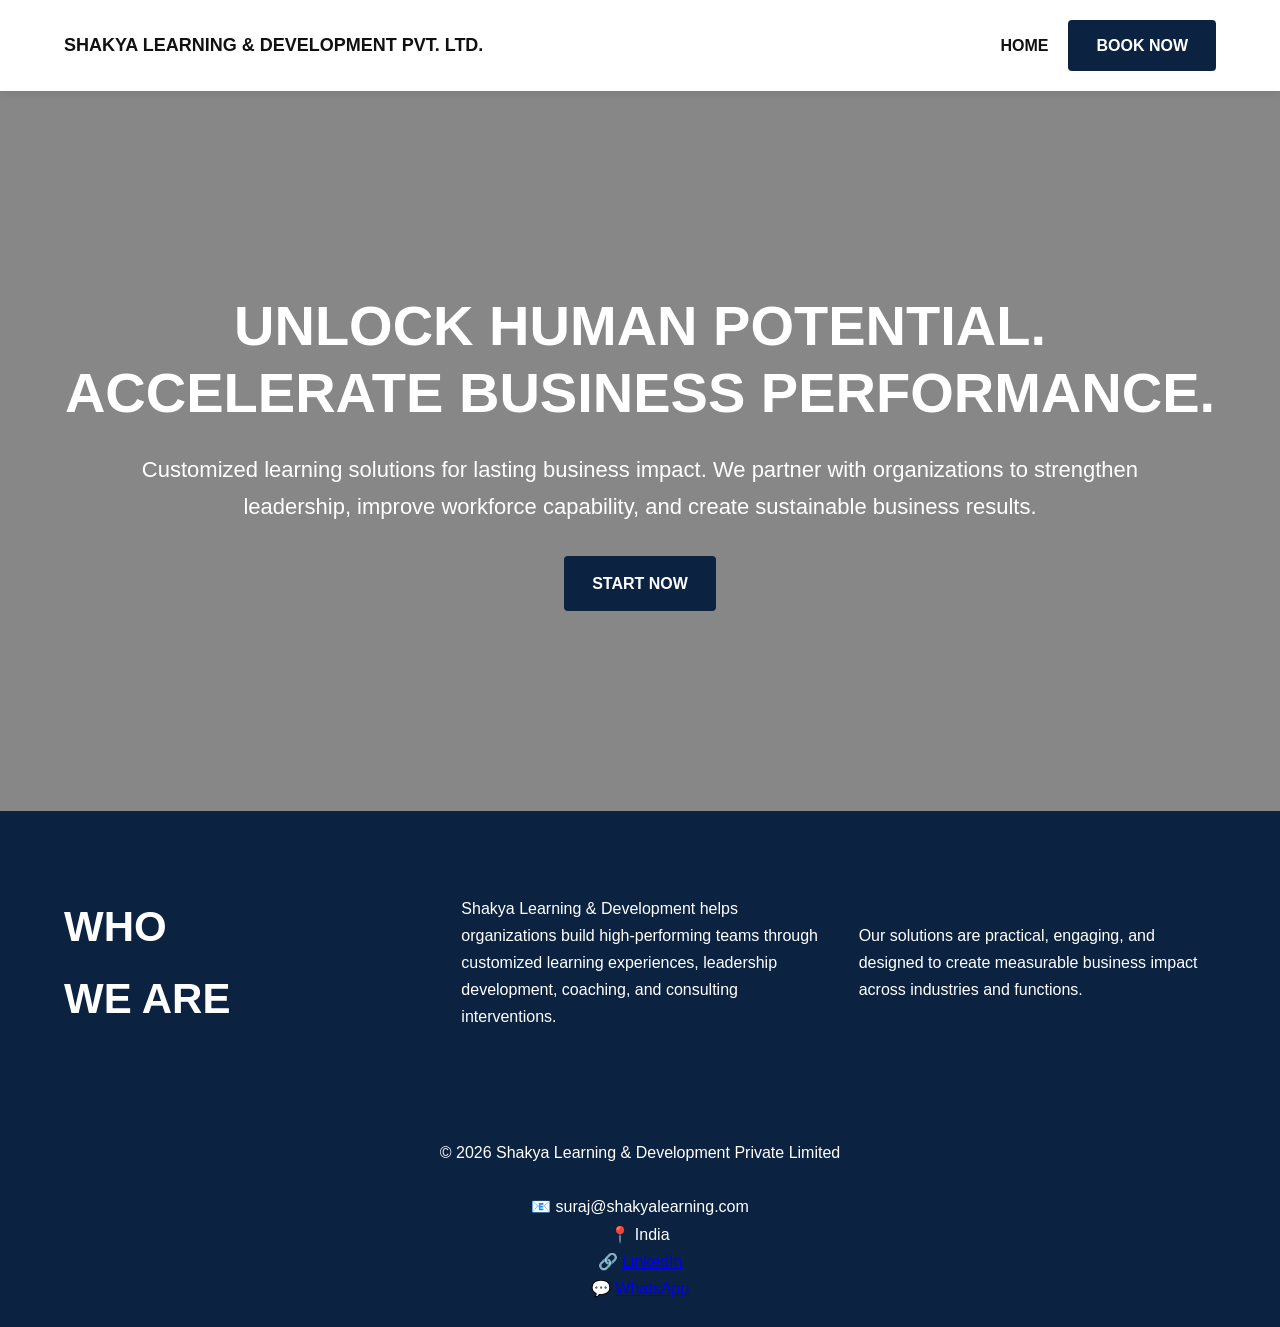
==== index.html @ 1b37ce54 "Update index.html" ====
<!DOCTYPE html>
<html lang="en">
<head>
<meta charset="UTF-8">
<meta name="viewport" content="width=device-width, initial-scale=1.0">

<title>Shakya Learning & Development</title>

<link rel="stylesheet" href="style.css">

</head>

<body>

<header>

<div class="logo">
SHAKYA LEARNING & DEVELOPMENT PVT. LTD.
</div>

<div class="nav-links">

<a href="index.html">HOME</a>

<a href="contact.html" class="btn">
BOOK NOW
</a>

</div>

</header>

<section class="hero">

<div class="hero-content">

<h1>
UNLOCK HUMAN POTENTIAL.<br>
ACCELERATE BUSINESS PERFORMANCE.
</h1>

<p>
Customized learning solutions for lasting business impact.
We partner with organizations to strengthen leadership,
improve workforce capability,
and create sustainable business results.
</p>

<a href="about.html" class="btn">
START NOW
</a>

</div>

</section>

<section class="blue-band">

<div class="container">

<div class="band-grid">

<div>
<h2>
WHO<br>
WE ARE
</h2>
</div>

<div>
<p>
Shakya Learning & Development helps organizations
build high-performing teams through customized
learning experiences, leadership development,
coaching, and consulting interventions.
</p>
</div>

<div>
<p>
Our solutions are practical, engaging,
and designed to create measurable business impact
across industries and functions.
</p>
</div>

</div>

</div>

</section>

<section class="large-image"></section>


<footer>



<p>

© 2026 Shakya Learning & Development Private Limited

</p>



<br>



<p>

📧 suraj@shakyalearning.com

</p>



<p>

📍 India

</p>



<p>

🔗 <a href="www.linkedin.com/in/surajkumar1979" target="_blank">

LinkedIn

</a>

</p>



<p>

💬 <a href="https://wa.me/919555682554" target="_blank"> 

WhatsApp

</a>

</p>



</footer>

</body>
</html>
---- style.css ----
/* =========================
   GLOBAL
========================= */

*{
margin:0;
padding:0;
box-sizing:border-box;
}

body{
font-family:Arial, sans-serif;
line-height:1.7;
color:#222;
background:#f6f6f6;
}

.container{
width:90%;
max-width:1200px;
margin:auto;
}

.section{
padding:80px 0;
}

img{
max-width:100%;
display:block;
}

/* =========================
   HEADER
========================= */

header{
background:#fff;
padding:20px 5%;
display:flex;
justify-content:space-between;
align-items:center;
box-shadow:0 2px 8px rgba(0,0,0,.08);
position:sticky;
top:0;
z-index:100;
}

.logo{
font-weight:700;
font-size:18px;
color:#111;
}

.nav-links{
display:flex;
gap:20px;
align-items:center;
}

.nav-links a{
text-decoration:none;
font-weight:600;
color:#111;
}

.btn{
background:#0b2341;
color:#ffffff !important;
padding:14px 28px;
text-decoration:none;
border-radius:4px;
font-weight:700;
display:inline-block;
}

.btn:hover{
opacity:.9;
}

/* =========================
   HOME PAGE
========================= */

.hero{
min-height:80vh;
display:flex;
justify-content:center;
align-items:center;
text-align:center;
padding:60px 20px;

background:
linear-gradient(
rgba(0,0,0,.45),
rgba(0,0,0,.45)
),
url("https://images.unsplash.com/photo-1455390582262-044cdead277a?auto=format&fit=crop&w=1800&q=80");

background-size:cover;
background-position:center;
background-repeat:no-repeat;

color:white;
}

.hero h1{
font-size:56px;
margin-bottom:25px;
line-height:1.2;
}

.hero p{
font-size:22px;
max-width:1000px;
margin:auto auto 30px;
}

.intro{
background:#fff;
padding:80px 10%;
}

.intro h2{
font-size:40px;
margin-bottom:20px;
}

.cta{
padding:100px 10%;
text-align:center;
}

.cta h2{
font-size:42px;
margin-bottom:20px;
}

/* =========================
   ABOUT PAGE
========================= */

.page-hero{
padding:40px 0;
background:#ececec;
}

.two-col{
display:grid;
grid-template-columns:1fr 1fr;
gap:60px;
align-items:center;
}

.two-col img{
width:100%;
border-radius:6px;
}

.page-hero h2{
font-size:48px;
margin-bottom:25px;
line-height:1.2;
}

.page-hero p{
font-size:18px;
}

.blue-band{
background:#0b2341;
color:#fff;
padding:80px 0;
}

.band-grid{
display:grid;
grid-template-columns:1fr 1fr 1fr;
gap:40px;
align-items:center;
}

.band-grid h2{
font-size:42px;
}

/* =========================
   TEAM PAGE
========================= */

.team-section{
padding:100px 0;
background:#fff;
}

.team-title{
text-align:center;
margin-bottom:80px;
}

.team-title h1{
font-size:48px;
margin-bottom:15px;
}

.team-title p{
max-width:700px;
margin:auto;
}

.team-member{
display:grid;
grid-template-columns:300px 1fr;
gap:60px;
align-items:center;
margin-bottom:100px;
}

.team-member img{
width:300px;
height:360px;
object-fit:cover;
border-radius:6px;
}

.team-member h2{
font-size:32px;
margin-bottom:5px;
}

.team-member h4{
color:#0b2341;
margin-bottom:20px;
}

.team-member p{
line-height:1.8;
}

.reverse{
direction:rtl;
}

.reverse > *{
direction:ltr;
}

/* =========================
   FOOTER
========================= */

footer{
background:#0b2341;
color:#fff;
text-align:center;
padding:25px;
}

/* =========================
   MOBILE
========================= */

@media(max-width:768px){

header{
flex-direction:column;
gap:15px;
}

.hero h1{
font-size:34px;
}

.hero p{
font-size:18px;
}

.intro h2{
font-size:30px;
}

.page-hero h2{
font-size:34px;
}

.two-col{
grid-template-columns:1fr;
}

.band-grid{
grid-template-columns:1fr;
text-align:center;
}

.team-member{
grid-template-columns:1fr;
gap:25px;
}

.team-member img{
width:100%;
height:auto;
}

.reverse{
direction:ltr;
}

.team-title h1{
font-size:34px;
}

.logo{
text-align:center;
}

}
/* HEADER NAVIGATION */

header nav{
display:flex;
align-items:center;
gap:25px;
}

.nav-link{
text-decoration:none;
color:#111;
font-weight:600;
}

.nav-link:hover{
color:#0b2341;
}

header .btn{
padding:12px 28px;
}


/* =========================
   SERVICES PAGE
========================= */

.services-hero{
background:
linear-gradient(
rgba(11,35,65,0.65),
rgba(11,35,65,0.65)
),
url("images/imagesservices-banner.jpg");

background-size:cover;
background-position:center;
background-repeat:no-repeat;
min-height:550px;
display:flex;
align-items:center;
justify-content:center;
position:relative;
}

.services-overlay{
padding:80px;
text-align:center;
max-width:1000px;
margin:40px;
}

.services-overlay h1{
color:white;
font-size:52px;
line-height:1.1;
margin-bottom:25px;
}

.services-overlay p{
color:white;
font-size:20px;
line-height:1.8;
max-width:800px;
margin:auto;
}

.services-section{
padding:90px 10%;
background:#f8f9fb;
}

.services-grid{
display:grid;
grid-template-columns:repeat(2,1fr);
gap:35px;
}

.service-card{
background:white;
padding:35px;
border-radius:8px;
box-shadow:0 4px 15px rgba(0,0,0,0.08);
transition:0.3s;
}

.service-card:hover{
transform:translateY(-6px);
}

.service-card h2{
font-size:26px;
margin-bottom:15px;
color:#0b2341;
}

.service-card p{
font-size:16px;
line-height:1.8;
color:#444;
}

.services-cta{
background:#0b2341;
color:white;
text-align:center;
padding:120px 10%;
}

.services-cta h2{
font-size:42px;
margin-bottom:20px;
}

.services-cta p{
font-size:18px;
max-width:800px;
margin:auto;
margin-bottom:40px;
line-height:1.8;
}

.cta-buttons{
display:flex;
justify-content:center;
gap:20px;
flex-wrap:wrap;
}

.services-cta .btn{
background:white;
color:#0b2341;
font-weight:bold;
}

.services-cta .btn:hover{
opacity:0.9;
}

@media(max-width:768px){

.services-overlay{
padding:40px 25px;
}

.services-overlay h1{
font-size:34px;
}

.services-overlay p{
font-size:16px;
}

.services-grid{
grid-template-columns:1fr;
}

.services-cta h2{
font-size:30px;
}

}
.services-cta .btn{
display:inline-block;
padding:16px 34px;
font-size:16px;
font-weight:700;
text-transform:uppercase;
}
.services-cta .btn{
color:#002b4f;
background:white;
font-weight:700;
}
header nav a,
header nav a:visited{
    color:#0b2341 !important;
    text-decoration:none;
}

header nav a:hover{
    color:#35506f !important;
}

.services-cta .btn{
    background:#ffffff !important;
    color:#0b2341 !important;
    padding:16px 34px;
    border-radius:4px;
    font-weight:700;
    text-decoration:none;
    display:inline-block;
}

.services-cta .btn:hover{
    background:#e8edf2 !important;
}
/* BOOK NOW button text fix */

header .btn,
header .btn:visited{
    color:#ffffff !important;
}

header .btn:hover{
    color:#ffffff !important;
}

/* ABOUT PAGE CTA BUTTON FIX */

.cta .btn{
    background:#ffffff !important;
    color:#0b2341 !important;
    padding:16px 34px !important;
    border-radius:6px !important;
    text-decoration:none !important;
    font-weight:700 !important;
    display:inline-block !important;
    margin:10px !important;
}

.cta .btn:hover{
    background:#e8edf2 !important;
}

.cta-buttons{
    display:flex;
    justify-content:center;
    gap:20px;
    flex-wrap:wrap;
    margin-top:30px;
}
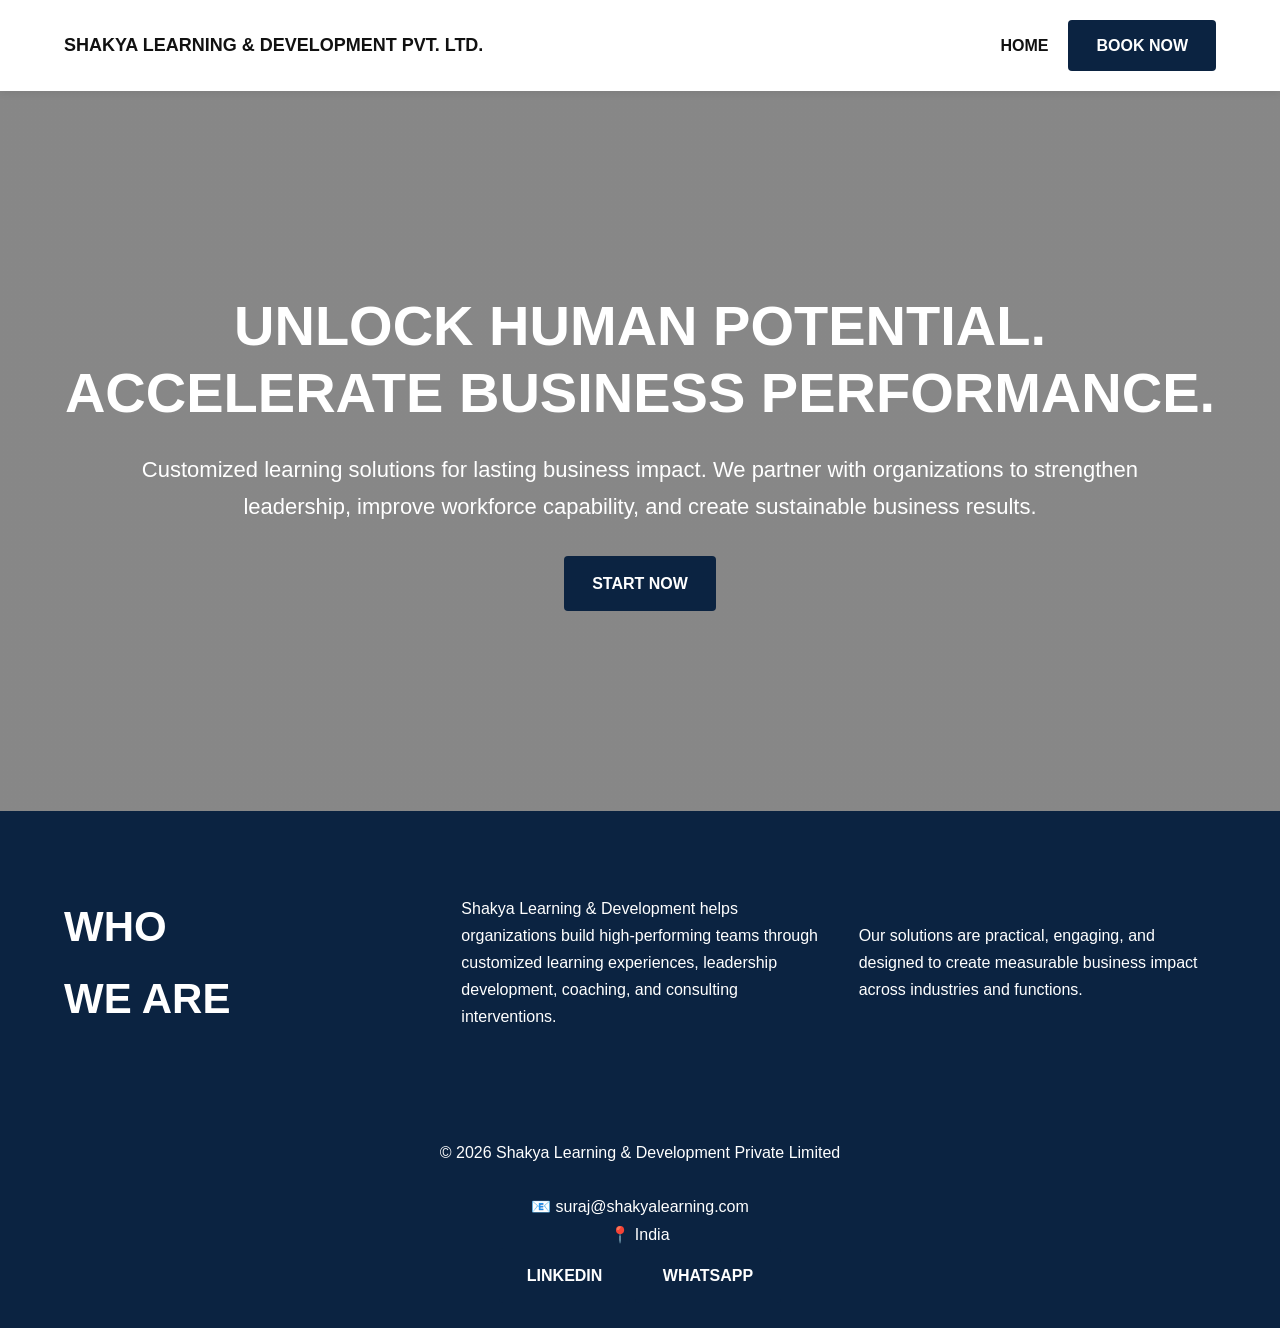
==== commit 22df8004: "Update index.html" ====
--- a/index.html
+++ b/index.html
@@ -96,7 +96,6 @@
 <footer>
 
 
-
 <p>
 
 © 2026 Shakya Learning & Development Private Limited
@@ -104,9 +103,7 @@
 </p>
 
 
-
 <br>
-
 
 
 <p>
@@ -116,7 +113,6 @@
 </p>
 
 
-
 <p>
 
 📍 India
@@ -124,30 +120,17 @@
 </p>
 
 
+<div class="footer-buttons">
 
-<p>
-
-🔗 <a href="www.linkedin.com/in/surajkumar1979" target="_blank">
-
-LinkedIn
-
+<a href="YOUR_LINKEDIN_URL" target="_blank" class="btn">
+LINKEDIN
 </a>
 
-</p>
-
-
-
-<p>
-
-💬 <a href="https://wa.me/919555682554" target="_blank"> 
-
-WhatsApp
-
+<a href="https://wa.me/91XXXXXXXXXX" target="_blank" class="btn">
+WHATSAPP
 </a>
 
-</p>
-
-
+</div>
 
 </footer>
 
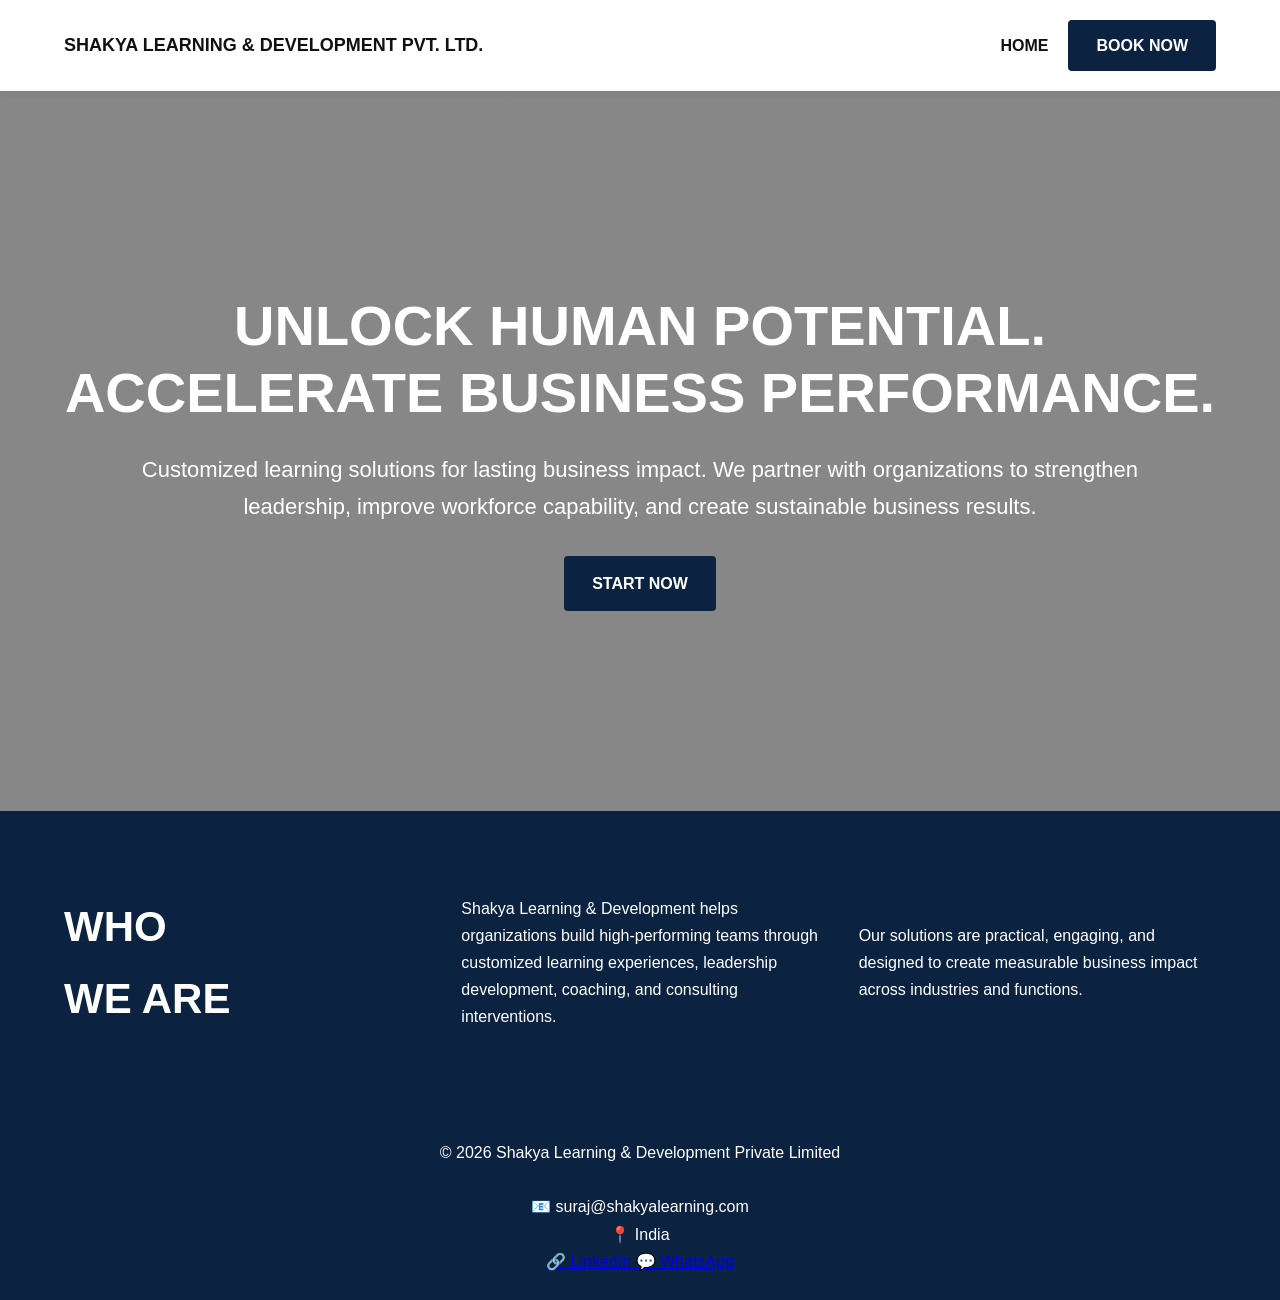
==== commit 0f46666c: "Update index.html" ====
--- a/index.html
+++ b/index.html
@@ -122,12 +122,12 @@
 
 <div class="footer-buttons">
 
-<a href="YOUR_LINKEDIN_URL" target="_blank" class="btn">
-LINKEDIN
+<a href="https://www.linkedin.com/in/surajkumar1979" target="_blank" class="footer-btn">
+🔗 LinkedIn
 </a>
 
-<a href="https://wa.me/91XXXXXXXXXX" target="_blank" class="btn">
-WHATSAPP
+<a href="https://wa.me/919555682554" target="_blank" class="footer-btn">
+💬 WhatsApp
 </a>
 
 </div>
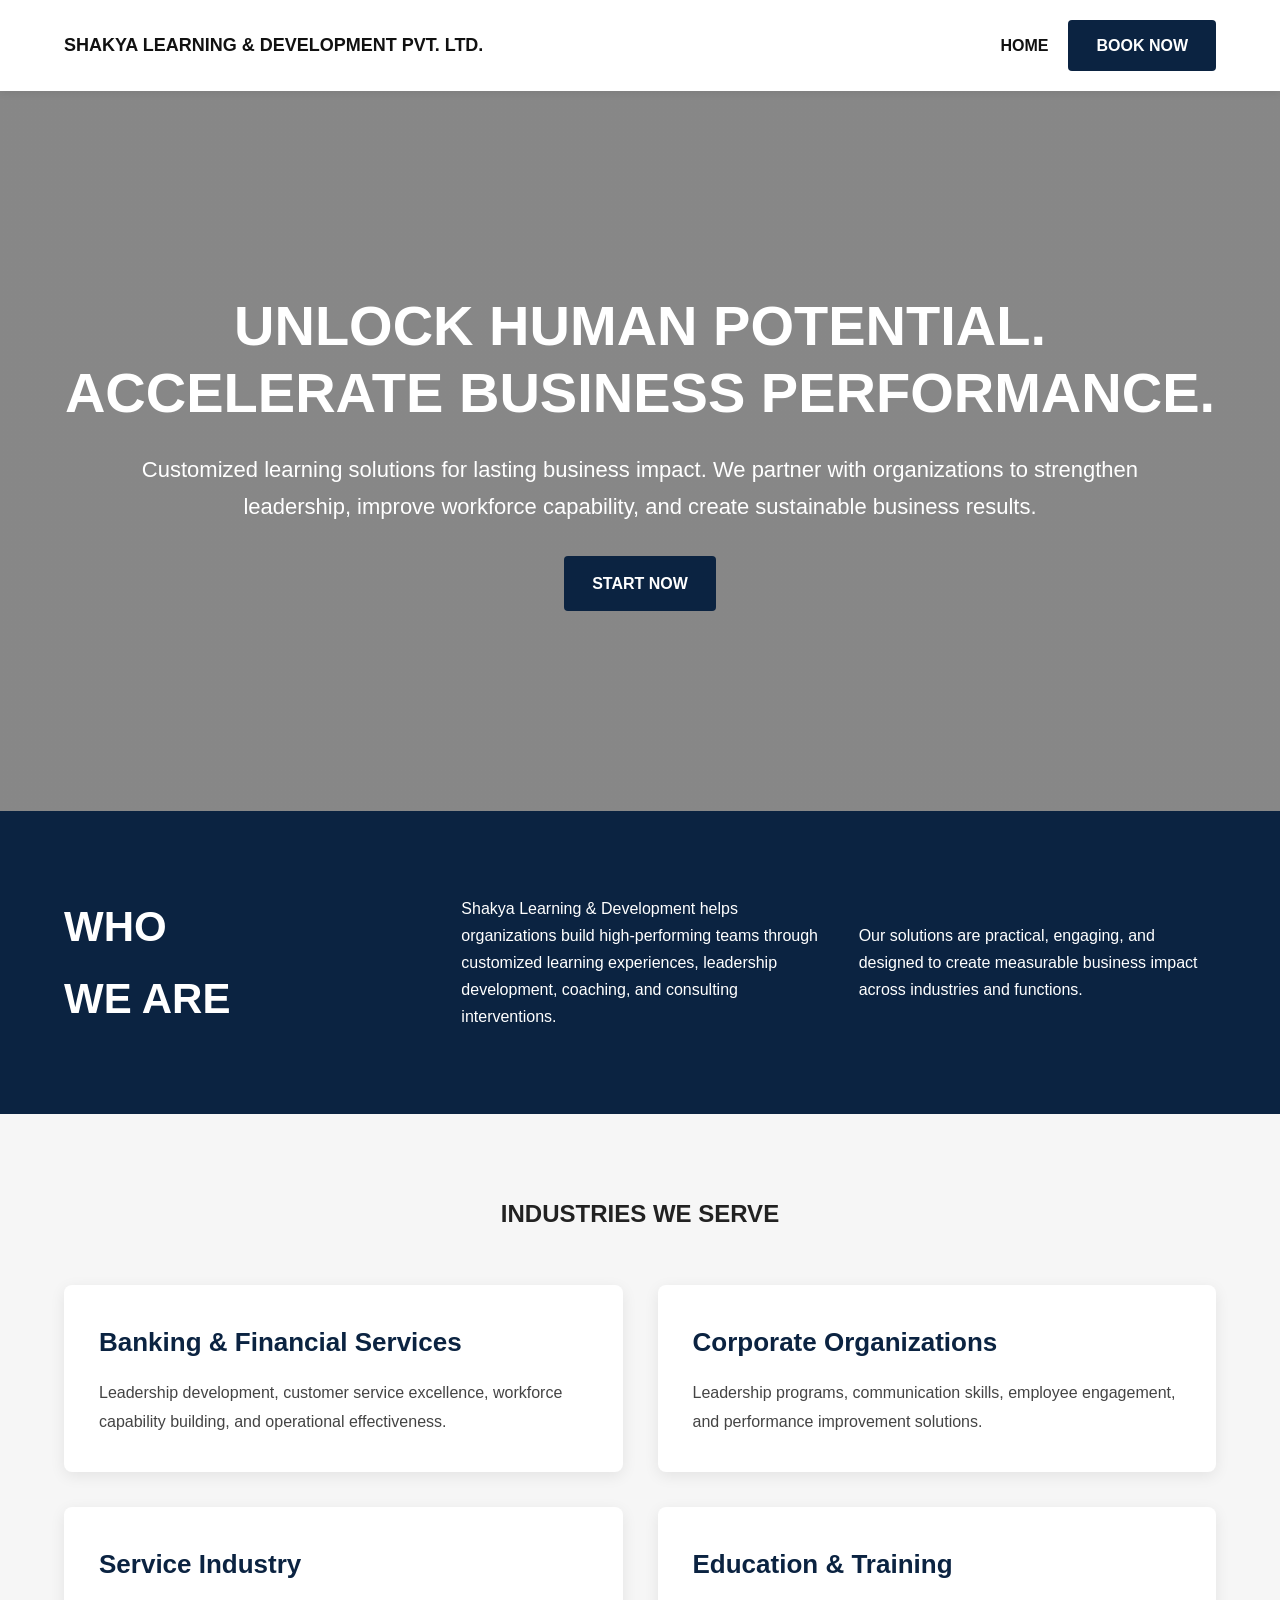
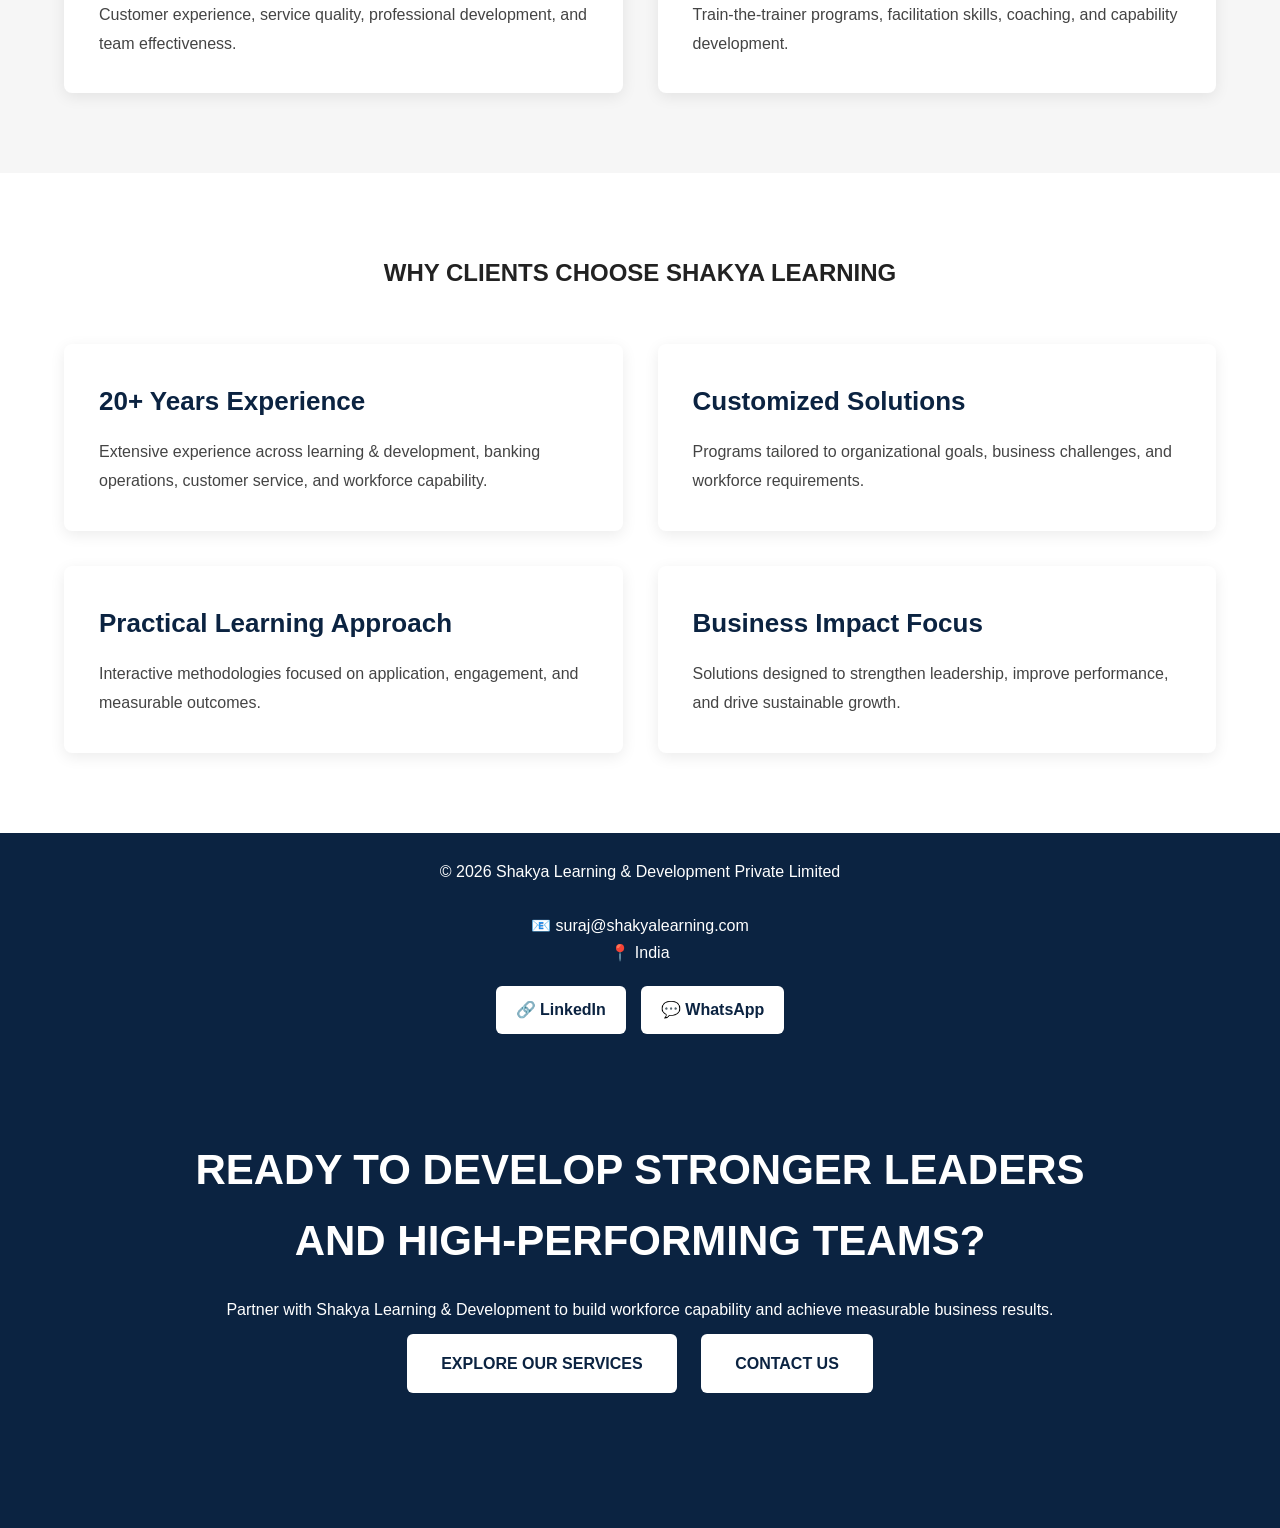
==== commit 1cbfa1f4: "Update index.html" ====
--- a/index.html
+++ b/index.html
@@ -90,7 +90,102 @@
 
 </section>
 
-<section class="large-image"></section>
+<section class="section">
+
+<div class="container">
+
+<h2 style="text-align:center; margin-bottom:50px;">
+INDUSTRIES WE SERVE
+</h2>
+
+<div class="services-grid">
+
+<div class="service-card">
+<h2>Banking & Financial Services</h2>
+<p>
+Leadership development, customer service excellence,
+workforce capability building, and operational effectiveness.
+</p>
+</div>
+
+<div class="service-card">
+<h2>Corporate Organizations</h2>
+<p>
+Leadership programs, communication skills,
+employee engagement, and performance improvement solutions.
+</p>
+</div>
+
+<div class="service-card">
+<h2>Service Industry</h2>
+<p>
+Customer experience, service quality,
+professional development, and team effectiveness.
+</p>
+</div>
+
+<div class="service-card">
+<h2>Education & Training</h2>
+<p>
+Train-the-trainer programs,
+facilitation skills, coaching, and capability development.
+</p>
+</div>
+
+</div>
+
+</div>
+
+</section>
+
+
+<section class="section" style="background:#ffffff;">
+
+<div class="container">
+
+<h2 style="text-align:center; margin-bottom:50px;">
+WHY CLIENTS CHOOSE SHAKYA LEARNING
+</h2>
+
+<div class="services-grid">
+
+<div class="service-card">
+<h2>20+ Years Experience</h2>
+<p>
+Extensive experience across learning & development,
+banking operations, customer service, and workforce capability.
+</p>
+</div>
+
+<div class="service-card">
+<h2>Customized Solutions</h2>
+<p>
+Programs tailored to organizational goals,
+business challenges, and workforce requirements.
+</p>
+</div>
+
+<div class="service-card">
+<h2>Practical Learning Approach</h2>
+<p>
+Interactive methodologies focused on application,
+engagement, and measurable outcomes.
+</p>
+</div>
+
+<div class="service-card">
+<h2>Business Impact Focus</h2>
+<p>
+Solutions designed to strengthen leadership,
+improve performance, and drive sustainable growth.
+</p>
+</div>
+
+</div>
+
+</div>
+
+</section>
 
 
 <footer>
@@ -132,6 +227,26 @@
 
 </div>
 
+  <section class="cta" style="background:#0b2341; color:white;">
+
+<h2 style="color:white;">
+READY TO DEVELOP STRONGER LEADERS AND HIGH-PERFORMING TEAMS?
+</h2>
+
+<p style="color:white;">
+Partner with Shakya Learning & Development to build workforce capability and achieve measurable business results.
+</p>
+
+<a href="services.html" class="btn">
+EXPLORE OUR SERVICES
+</a>
+
+<a href="contact.html" class="btn">
+CONTACT US
+</a>
+
+</section>
+  
 </footer>
 
 </body>
--- a/style.css
+++ b/style.css
@@ -547,3 +547,25 @@
     flex-wrap:wrap;
     margin-top:30px;
 }
+
+.footer-buttons{
+display:flex;
+justify-content:center;
+gap:15px;
+margin-top:20px;
+flex-wrap:wrap;
+}
+
+.footer-btn{
+background:#ffffff;
+color:#0b2341 !important;
+padding:10px 20px;
+border-radius:6px;
+text-decoration:none;
+font-weight:700;
+display:inline-block;
+}
+
+.footer-btn:hover{
+background:#e8edf2;
+}
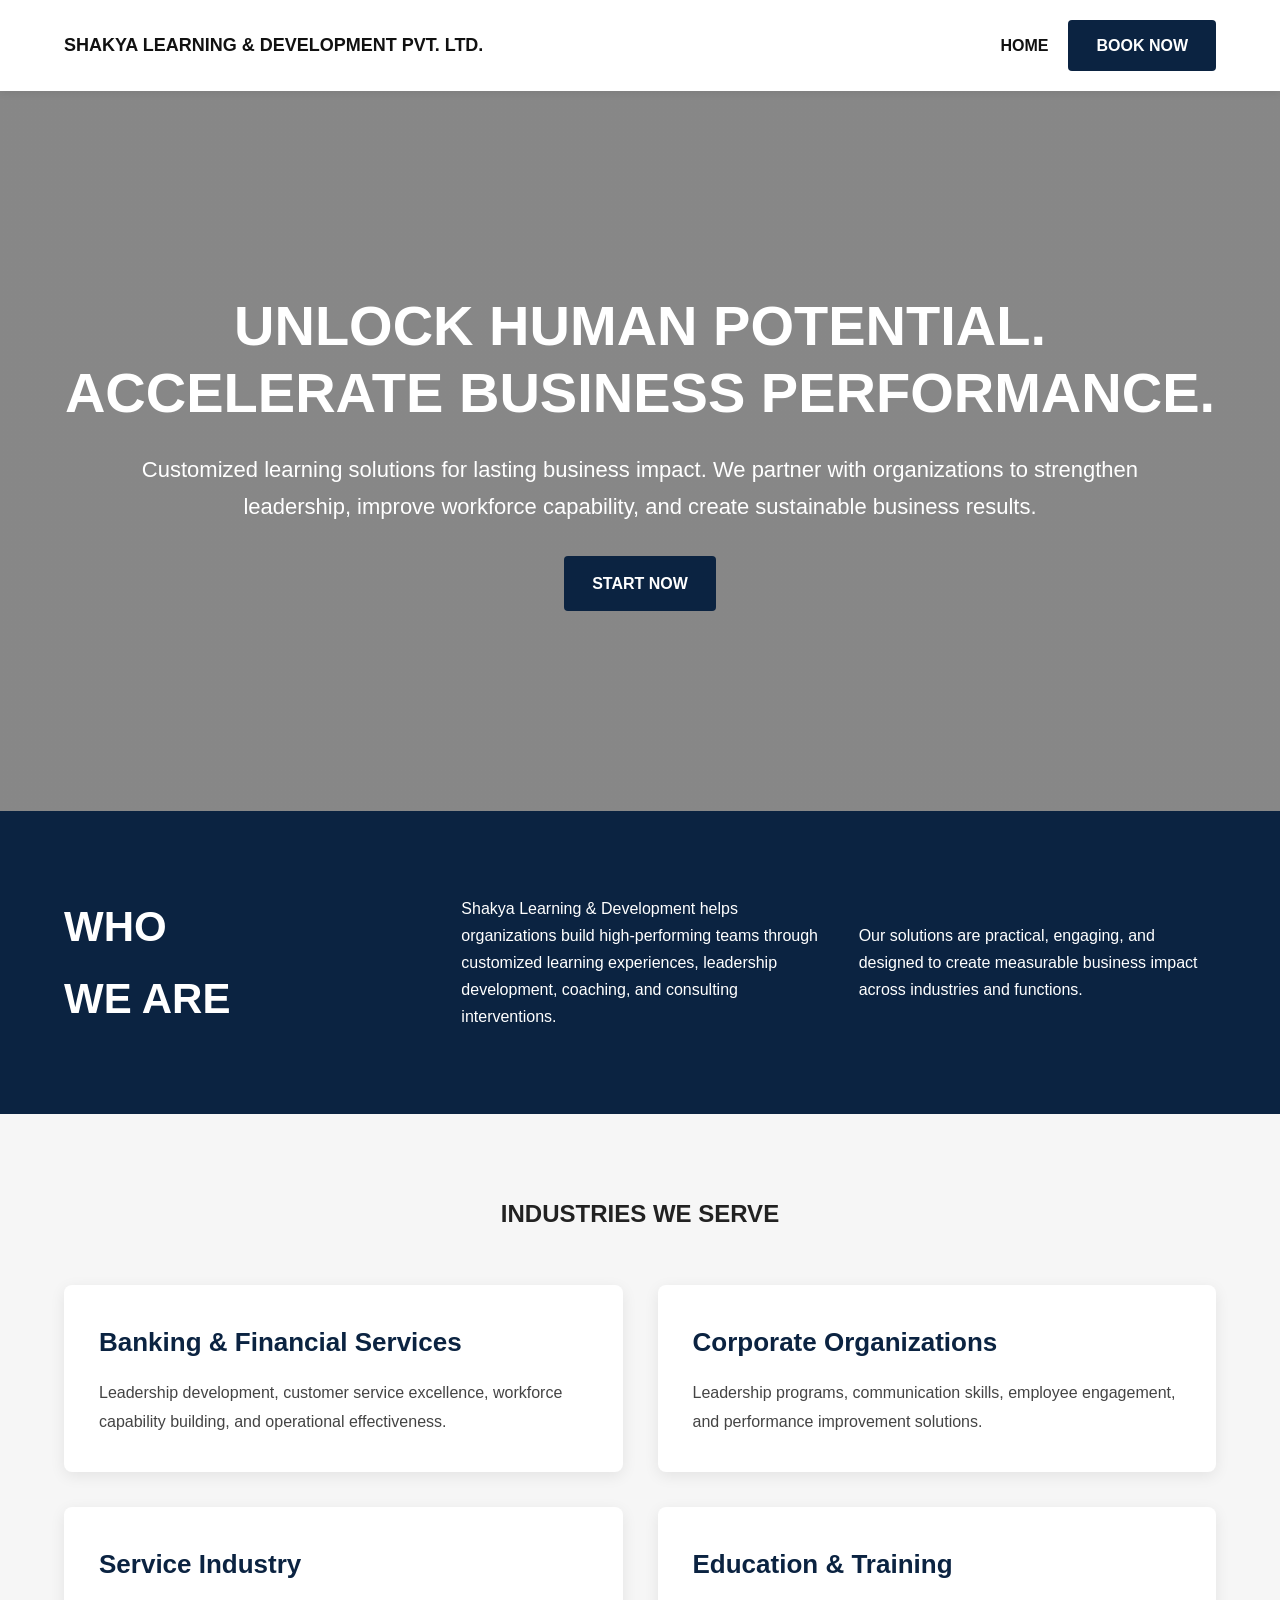
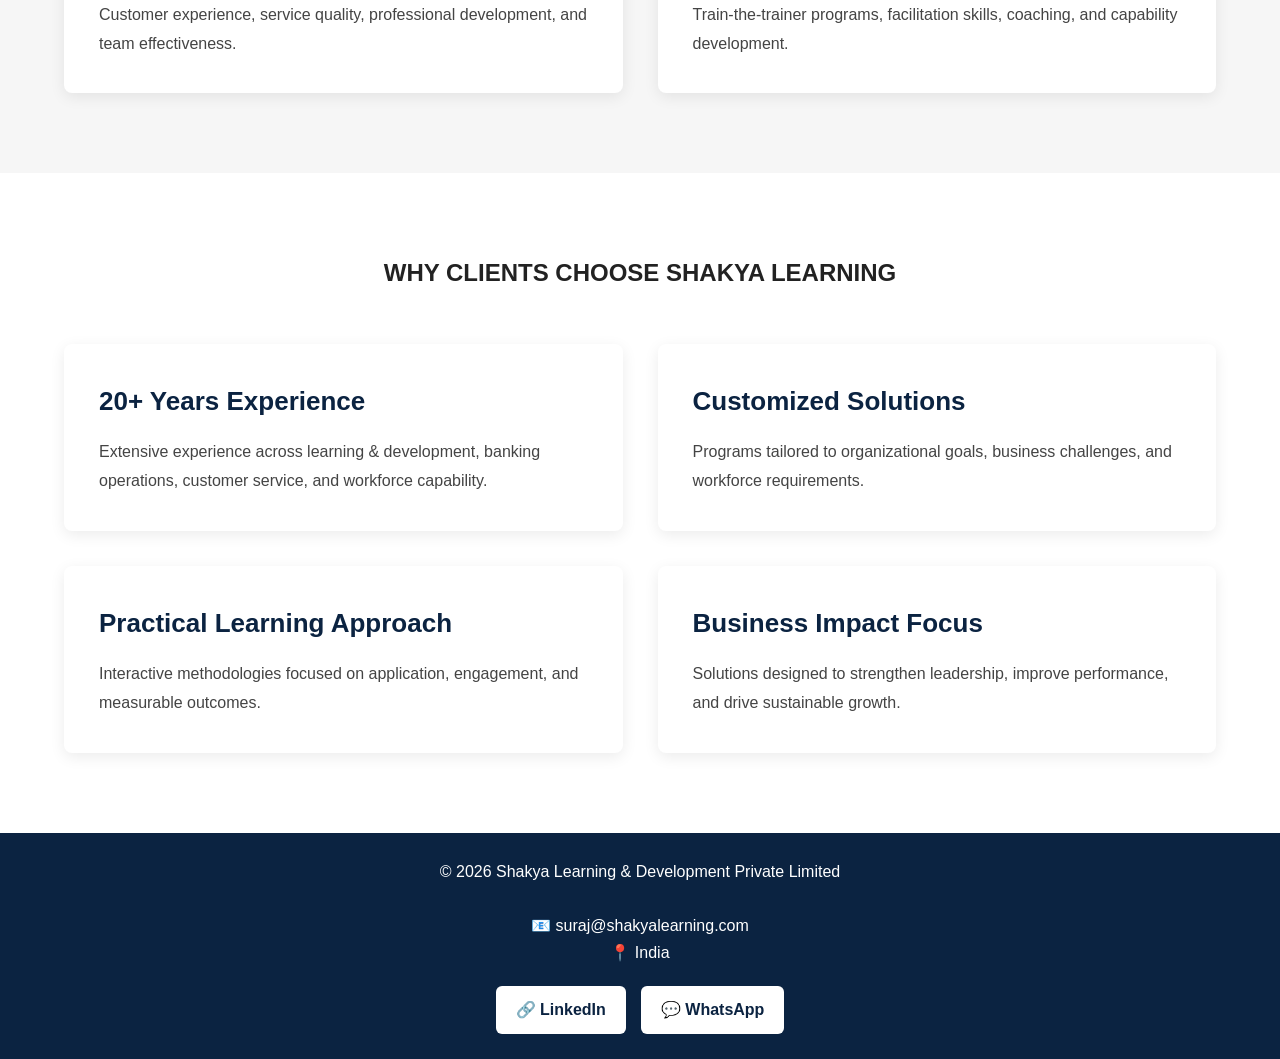
==== commit 3c5f0600: "Update index.html" ====
--- a/index.html
+++ b/index.html
@@ -226,26 +226,6 @@
 </a>
 
 </div>
-
-  <section class="cta" style="background:#0b2341; color:white;">
-
-<h2 style="color:white;">
-READY TO DEVELOP STRONGER LEADERS AND HIGH-PERFORMING TEAMS?
-</h2>
-
-<p style="color:white;">
-Partner with Shakya Learning & Development to build workforce capability and achieve measurable business results.
-</p>
-
-<a href="services.html" class="btn">
-EXPLORE OUR SERVICES
-</a>
-
-<a href="contact.html" class="btn">
-CONTACT US
-</a>
-
-</section>
   
 </footer>
 
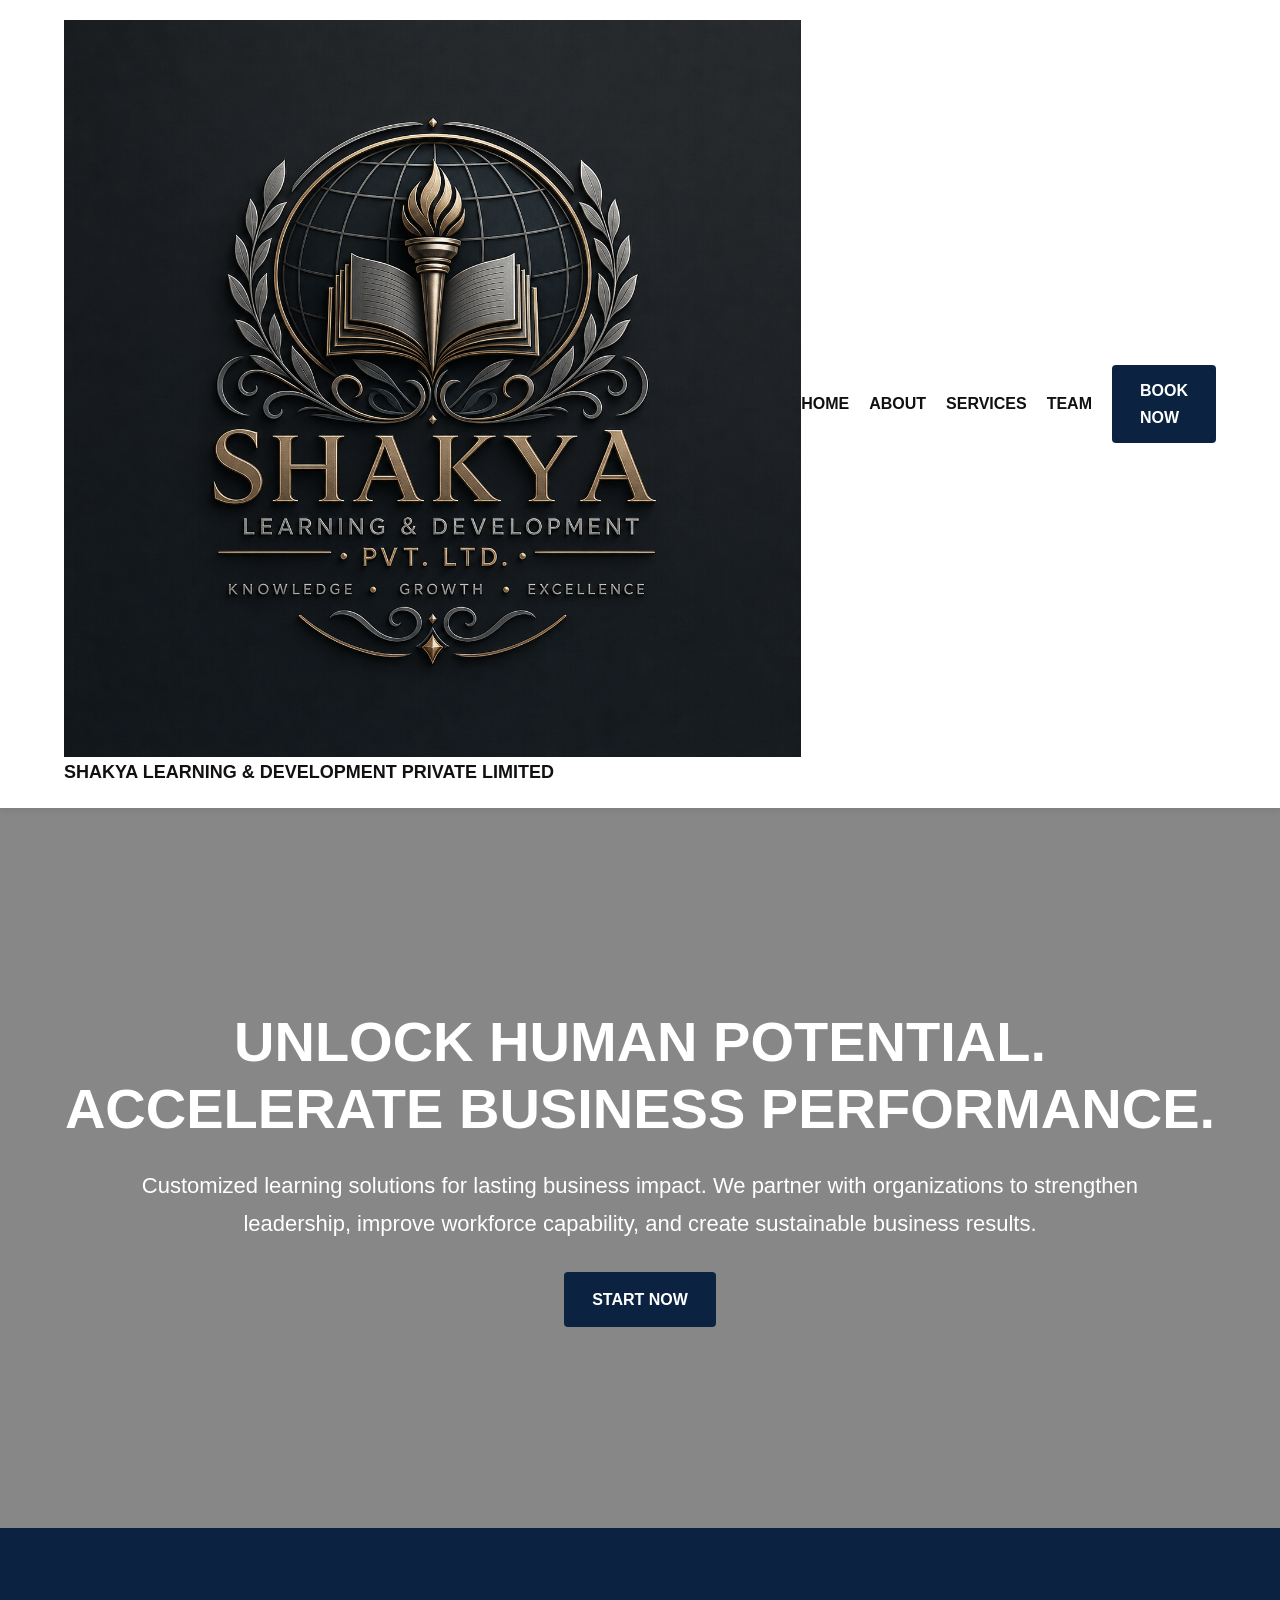
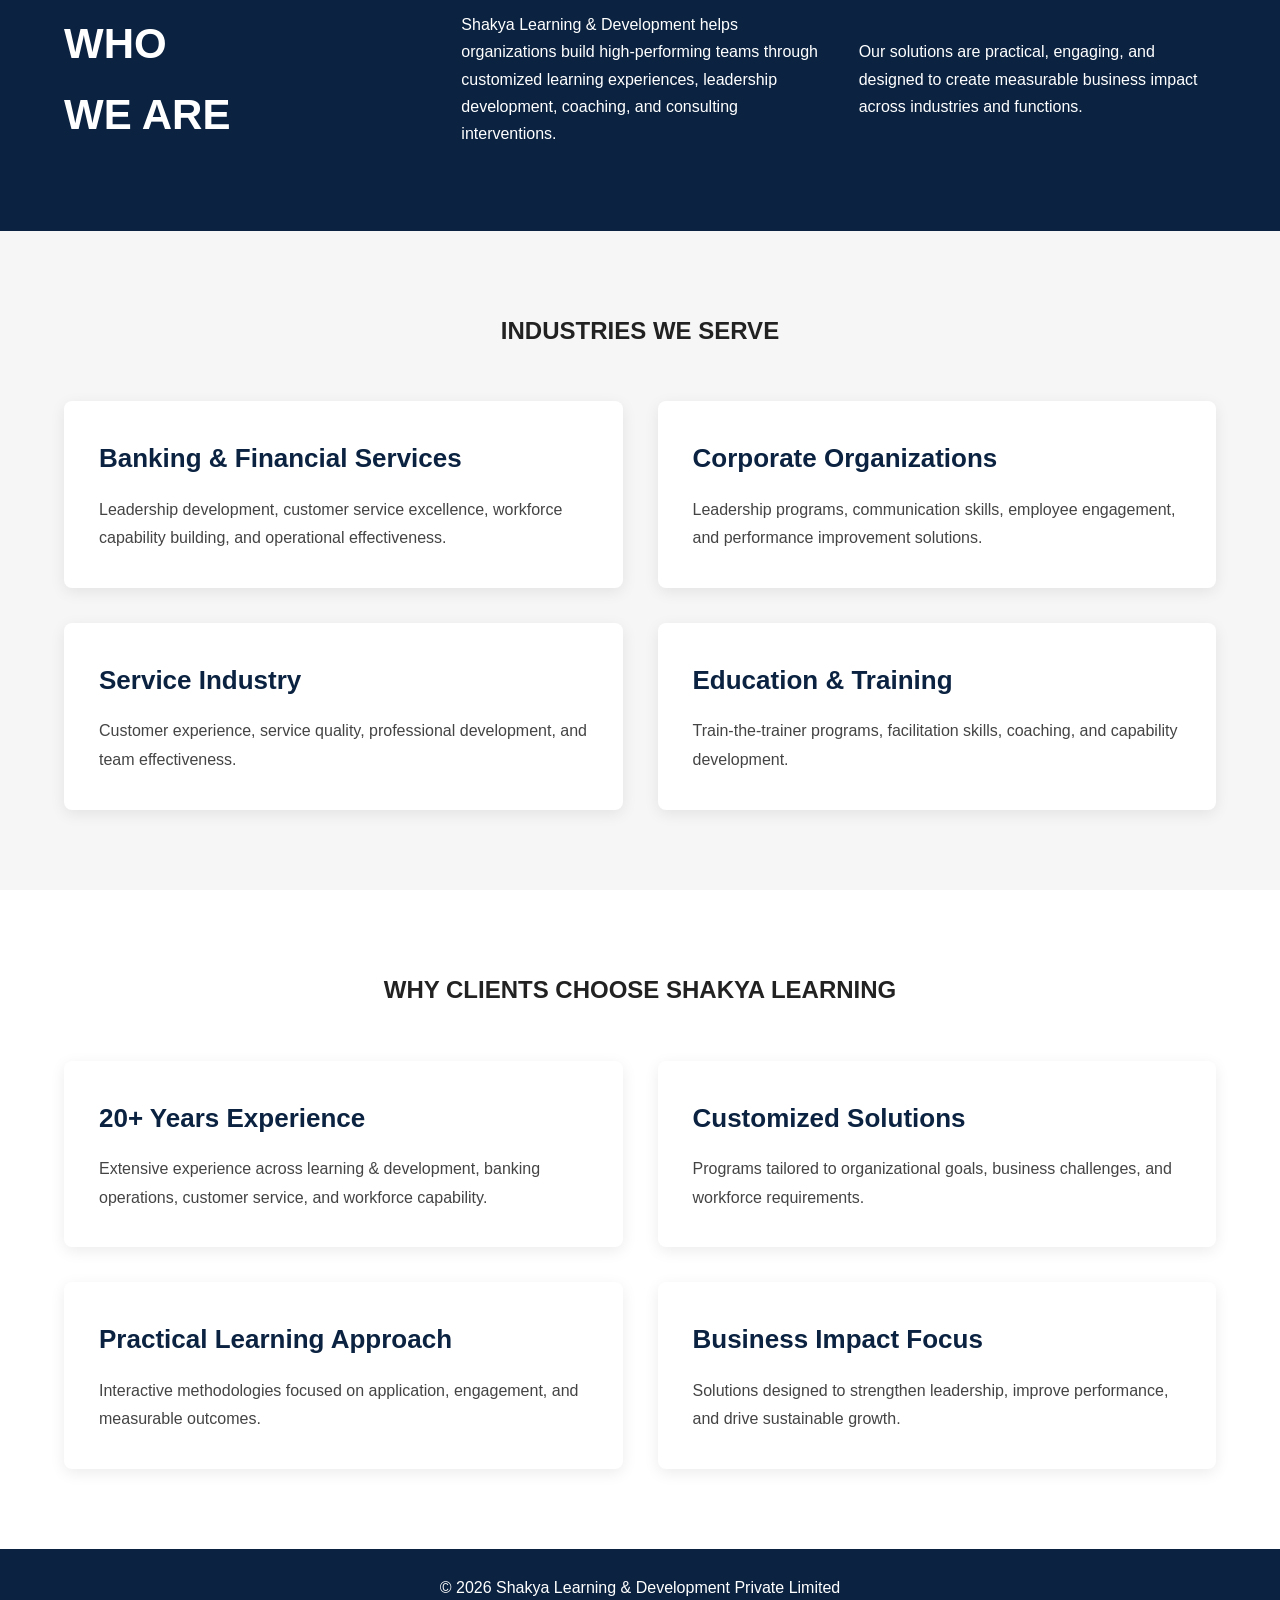
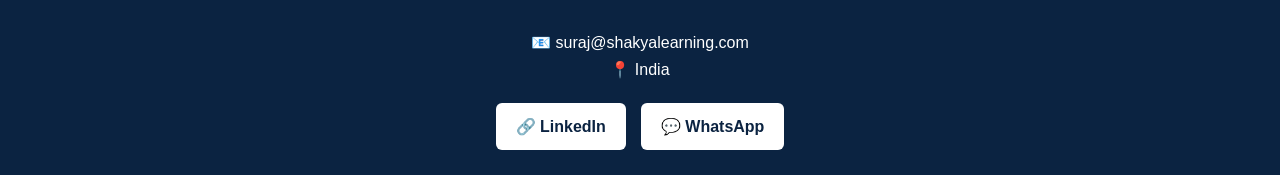
==== commit 234e4258: "Update index.html" ====
--- a/index.html
+++ b/index.html
@@ -15,12 +15,26 @@
 <header>
 
 <div class="logo">
-SHAKYA LEARNING & DEVELOPMENT PVT. LTD.
+
+<img src="images/ChatGPT Image Jun 2, 2026, 10_00_25 AM.png"
+alt="Shakya Logo"
+class="header-logo">
+
+<span>
+SHAKYA LEARNING & DEVELOPMENT PRIVATE LIMITED
+</span>
+
 </div>
 
 <div class="nav-links">
 
 <a href="index.html">HOME</a>
+
+<a href="about.html">ABOUT</a>
+
+<a href="services.html">SERVICES</a>
+
+<a href="team.html">TEAM</a>
 
 <a href="contact.html" class="btn">
 BOOK NOW
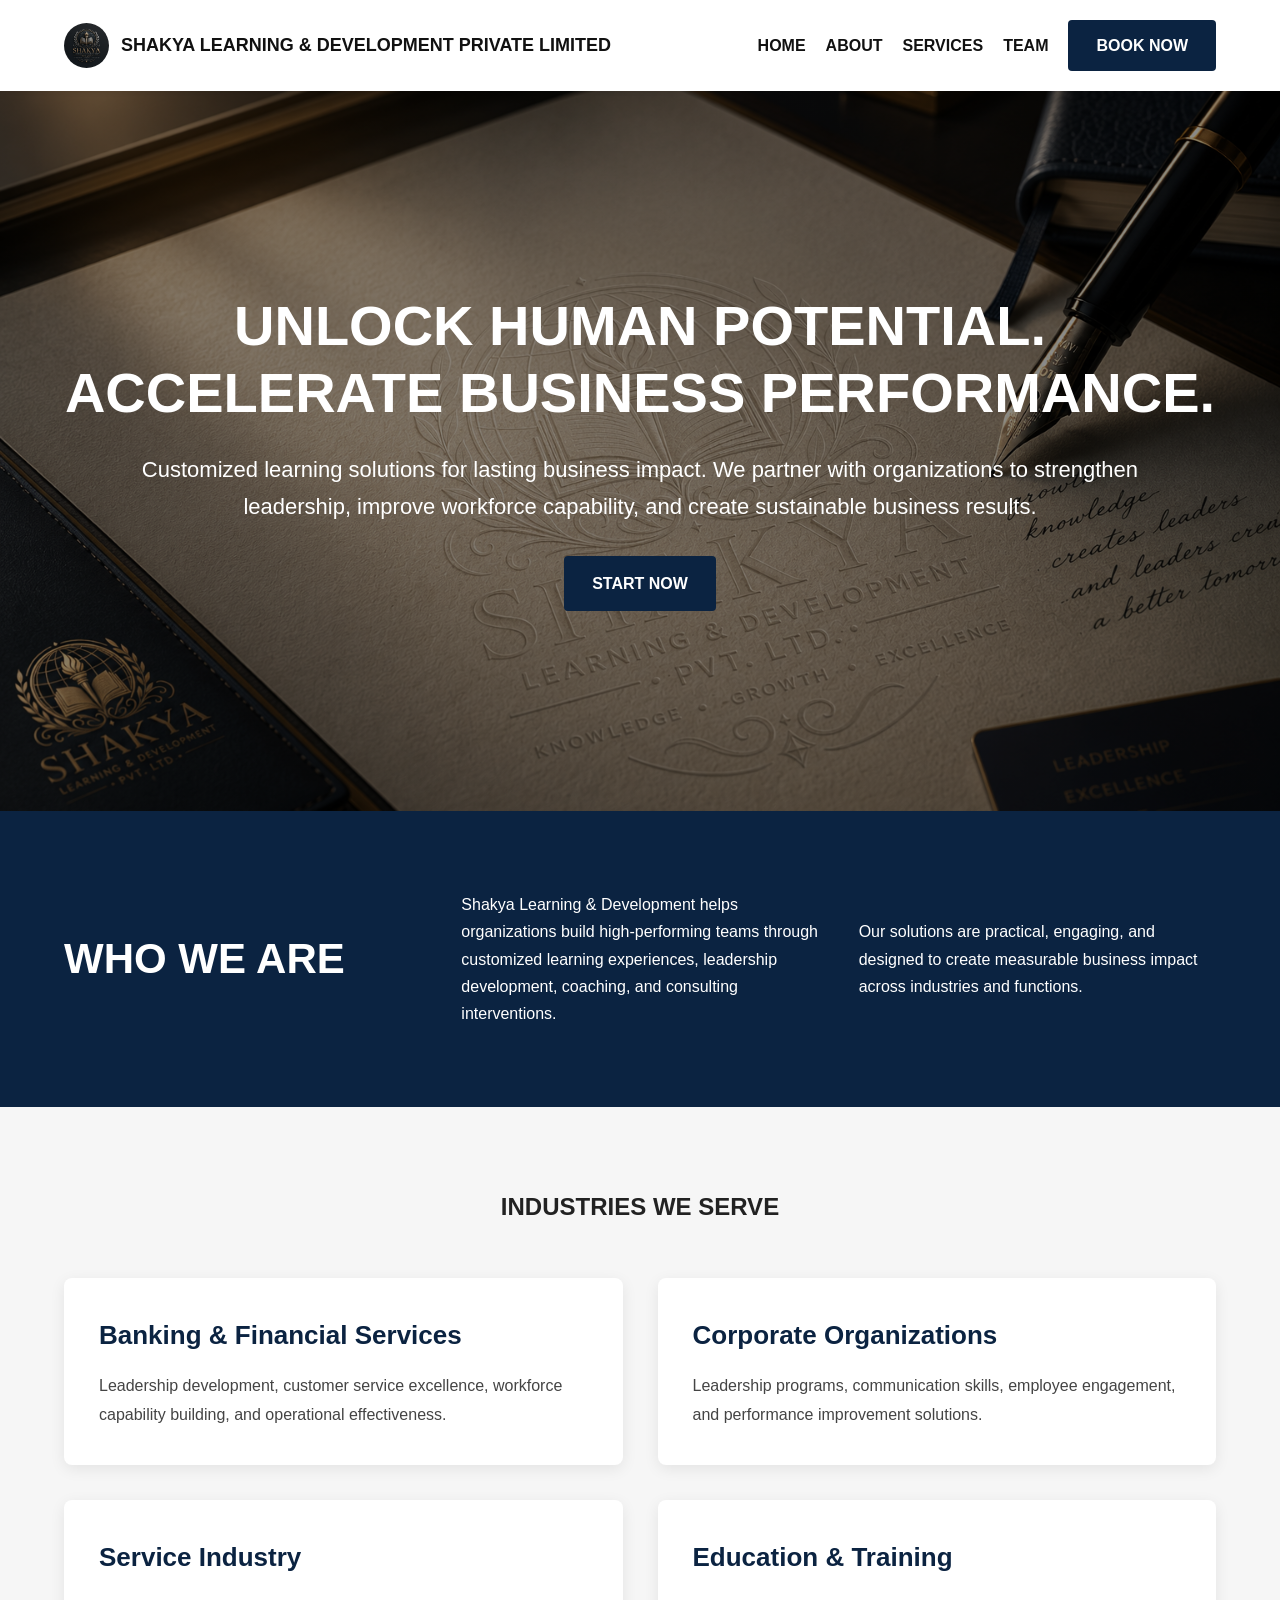
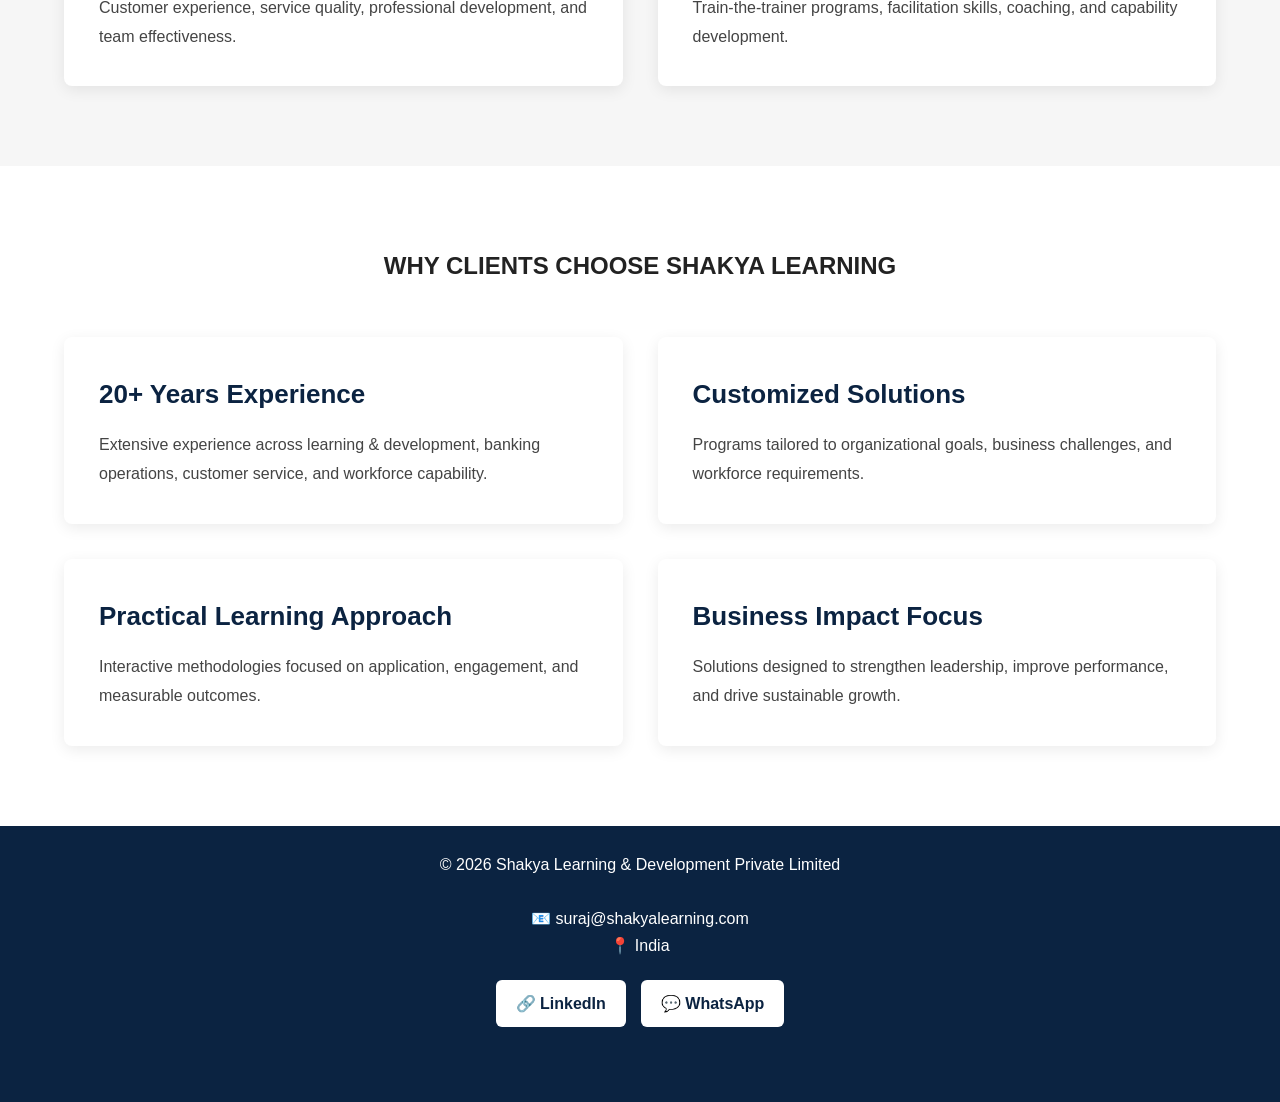
==== commit 85ec5859: "Update index.html" ====
--- a/index.html
+++ b/index.html
@@ -7,7 +7,9 @@
 <title>Shakya Learning & Development</title>
 
 <link rel="stylesheet" href="style.css">
-
+  
+<link href="https://unpkg.com/aos@2.3.4/dist/aos.css" rel="stylesheet">
+  
 </head>
 
 <body>
@@ -46,7 +48,7 @@
 
 <section class="hero">
 
-<div class="hero-content">
+<div class="hero-content" data-aos="fade-up">
 
 <h1>
 UNLOCK HUMAN POTENTIAL.<br>
@@ -68,20 +70,20 @@
 
 </section>
 
-<section class="blue-band">
+<section class="blue-band" data-aos="fade-up">
 
 <div class="container">
 
 <div class="band-grid">
 
-<div>
+<div data-aos="fade-right">
 <h2>
-WHO<br>
+WHO
 WE ARE
 </h2>
 </div>
 
-<div>
+<div data-aos="fade-up">
 <p>
 Shakya Learning & Development helps organizations
 build high-performing teams through customized
@@ -90,7 +92,7 @@
 </p>
 </div>
 
-<div>
+<div data-aos="fade-left">
 <p>
 Our solutions are practical, engaging,
 and designed to create measurable business impact
@@ -241,7 +243,16 @@
 
 </div>
   
-</footer>
-
+<footer data-aos="fade-up">
+  
+<script src="https://unpkg.com/aos@2.3.4/dist/aos.js"></script>
+
+<script>
+AOS.init({
+duration:1000,
+once:true
+});
+</script>
+  
 </body>
 </html>
--- a/style.css
+++ b/style.css
@@ -95,7 +95,7 @@
 rgba(0,0,0,.45),
 rgba(0,0,0,.45)
 ),
-url("https://images.unsplash.com/photo-1455390582262-044cdead277a?auto=format&fit=crop&w=1800&q=80");
+url("images/hero.png");
 
 background-size:cover;
 background-position:center;
@@ -569,3 +569,33 @@
 .footer-btn:hover{
 background:#e8edf2;
 }
+
+
+/* HEADER LOGO */
+
+.logo{
+display:flex;
+align-items:center;
+gap:12px;
+}
+
+.header-logo{
+width:45px;
+height:45px;
+border-radius:50%;
+object-fit:cover;
+}
+
+@media(max-width:768px){
+
+.logo{
+flex-direction:column;
+text-align:center;
+}
+
+.header-logo{
+width:65px;
+height:65px;
+}
+
+}
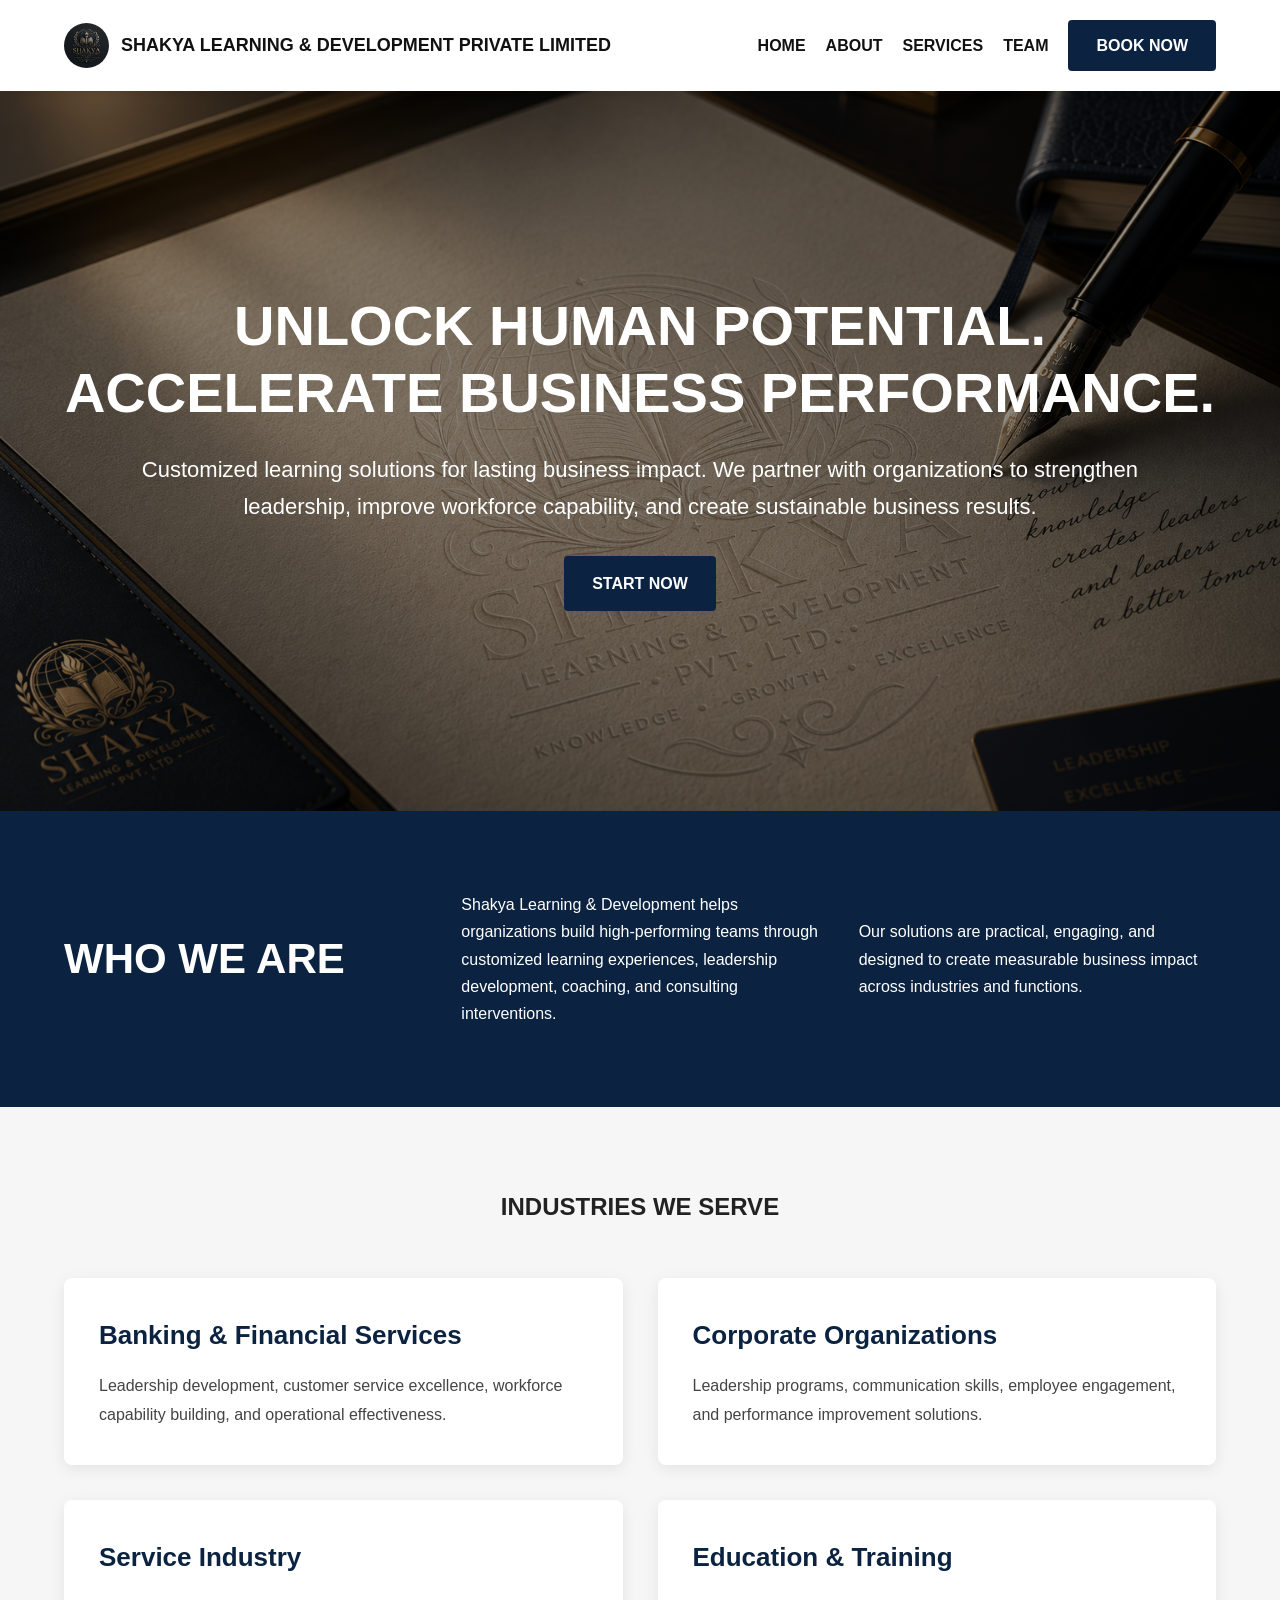
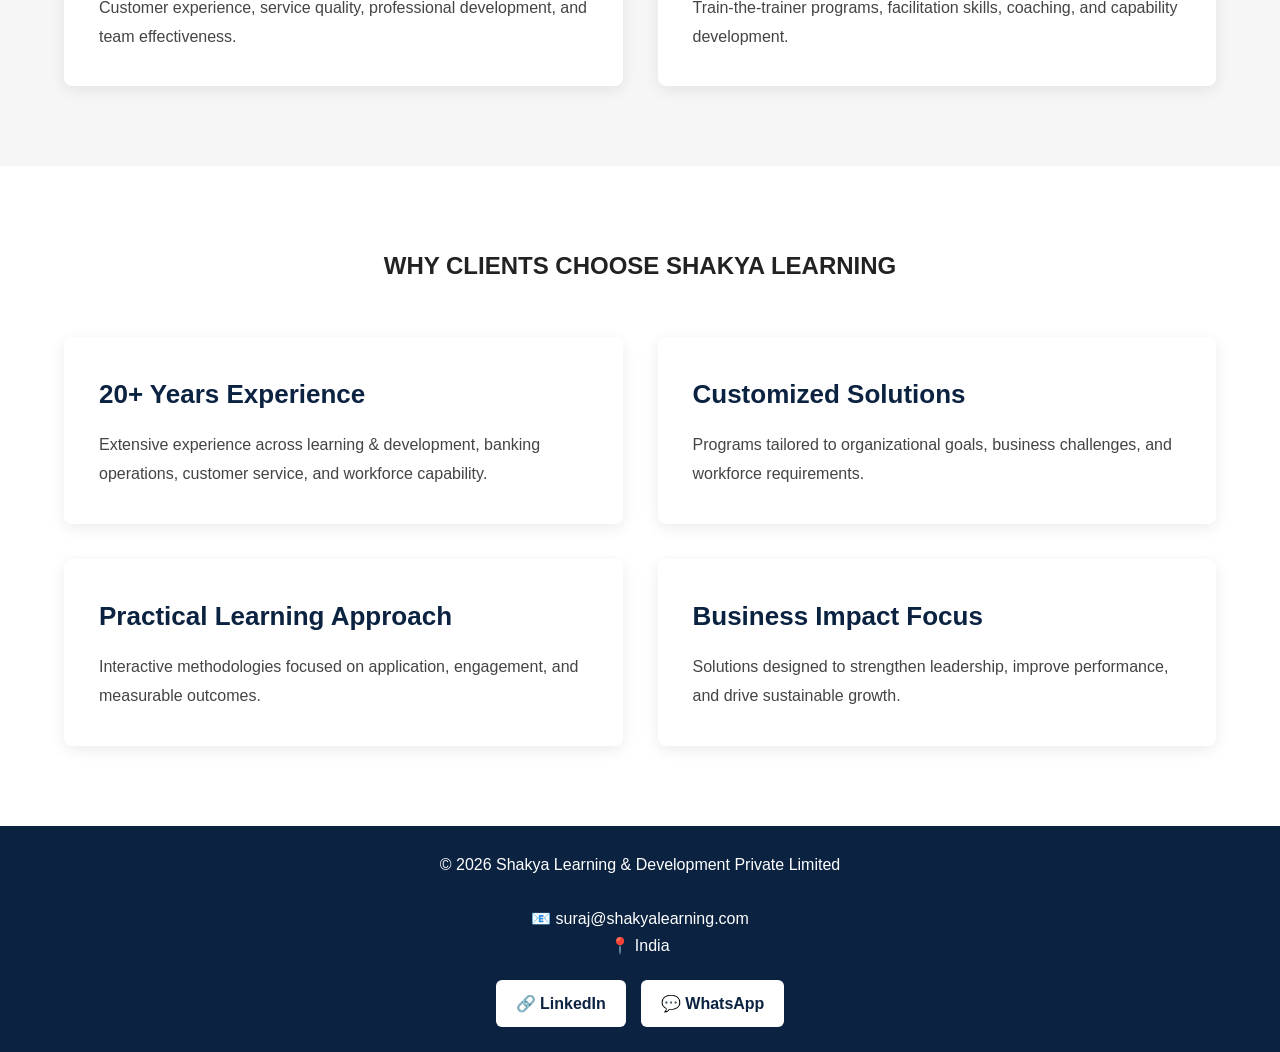
==== commit 903c2fd2: "Update index.html" ====
--- a/index.html
+++ b/index.html
@@ -70,20 +70,20 @@
 
 </section>
 
-<section class="blue-band" data-aos="fade-up">
+<section class="blue-band" data-aos="zoom-in">
 
 <div class="container">
 
 <div class="band-grid">
 
-<div data-aos="fade-right">
+<div data-aos="zoom-in-up">
 <h2>
 WHO
 WE ARE
 </h2>
 </div>
 
-<div data-aos="fade-up">
+<div data-aos="zoom-in-up">
 <p>
 Shakya Learning & Development helps organizations
 build high-performing teams through customized
@@ -92,7 +92,7 @@
 </p>
 </div>
 
-<div data-aos="fade-left">
+<div data-aos="zoom-in-up">
 <p>
 Our solutions are practical, engaging,
 and designed to create measurable business impact
@@ -116,7 +116,7 @@
 
 <div class="services-grid">
 
-<div class="service-card">
+<div class="service-card" data-aos="fade-up" data-aos-delay="100">
 <h2>Banking & Financial Services</h2>
 <p>
 Leadership development, customer service excellence,
@@ -124,7 +124,7 @@
 </p>
 </div>
 
-<div class="service-card">
+<div class="service-card" data-aos="fade-up" data-aos-delay="200">
 <h2>Corporate Organizations</h2>
 <p>
 Leadership programs, communication skills,
@@ -132,7 +132,7 @@
 </p>
 </div>
 
-<div class="service-card">
+<div class="service-card" data-aos="fade-up" data-aos-delay="300">
 <h2>Service Industry</h2>
 <p>
 Customer experience, service quality,
@@ -140,7 +140,7 @@
 </p>
 </div>
 
-<div class="service-card">
+<div class="service-card" data-aos="fade-up" data-aos-delay="400">
 <h2>Education & Training</h2>
 <p>
 Train-the-trainer programs,
@@ -165,7 +165,7 @@
 
 <div class="services-grid">
 
-<div class="service-card">
+<div class="service-card" data-aos="zoom-in" data-aos-delay="100">
 <h2>20+ Years Experience</h2>
 <p>
 Extensive experience across learning & development,
@@ -173,7 +173,7 @@
 </p>
 </div>
 
-<div class="service-card">
+<div class="service-card" data-aos="zoom-in" data-aos-delay="200">
 <h2>Customized Solutions</h2>
 <p>
 Programs tailored to organizational goals,
@@ -181,7 +181,7 @@
 </p>
 </div>
 
-<div class="service-card">
+<div class="service-card" data-aos="zoom-in" data-aos-delay="300">
 <h2>Practical Learning Approach</h2>
 <p>
 Interactive methodologies focused on application,
@@ -189,7 +189,7 @@
 </p>
 </div>
 
-<div class="service-card">
+<div class="service-card" data-aos="zoom-in" data-aos-delay="400">
 <h2>Business Impact Focus</h2>
 <p>
 Solutions designed to strengthen leadership,
@@ -242,17 +242,19 @@
 </a>
 
 </div>
-  
-<footer data-aos="fade-up">
-  
+
+</footer>
+
 <script src="https://unpkg.com/aos@2.3.4/dist/aos.js"></script>
 
 <script>
 AOS.init({
-duration:1000,
-once:true
+duration:1200,
+once:true,
+offset:120,
+easing:'ease-in-out'
 });
 </script>
-  
+
 </body>
 </html>
